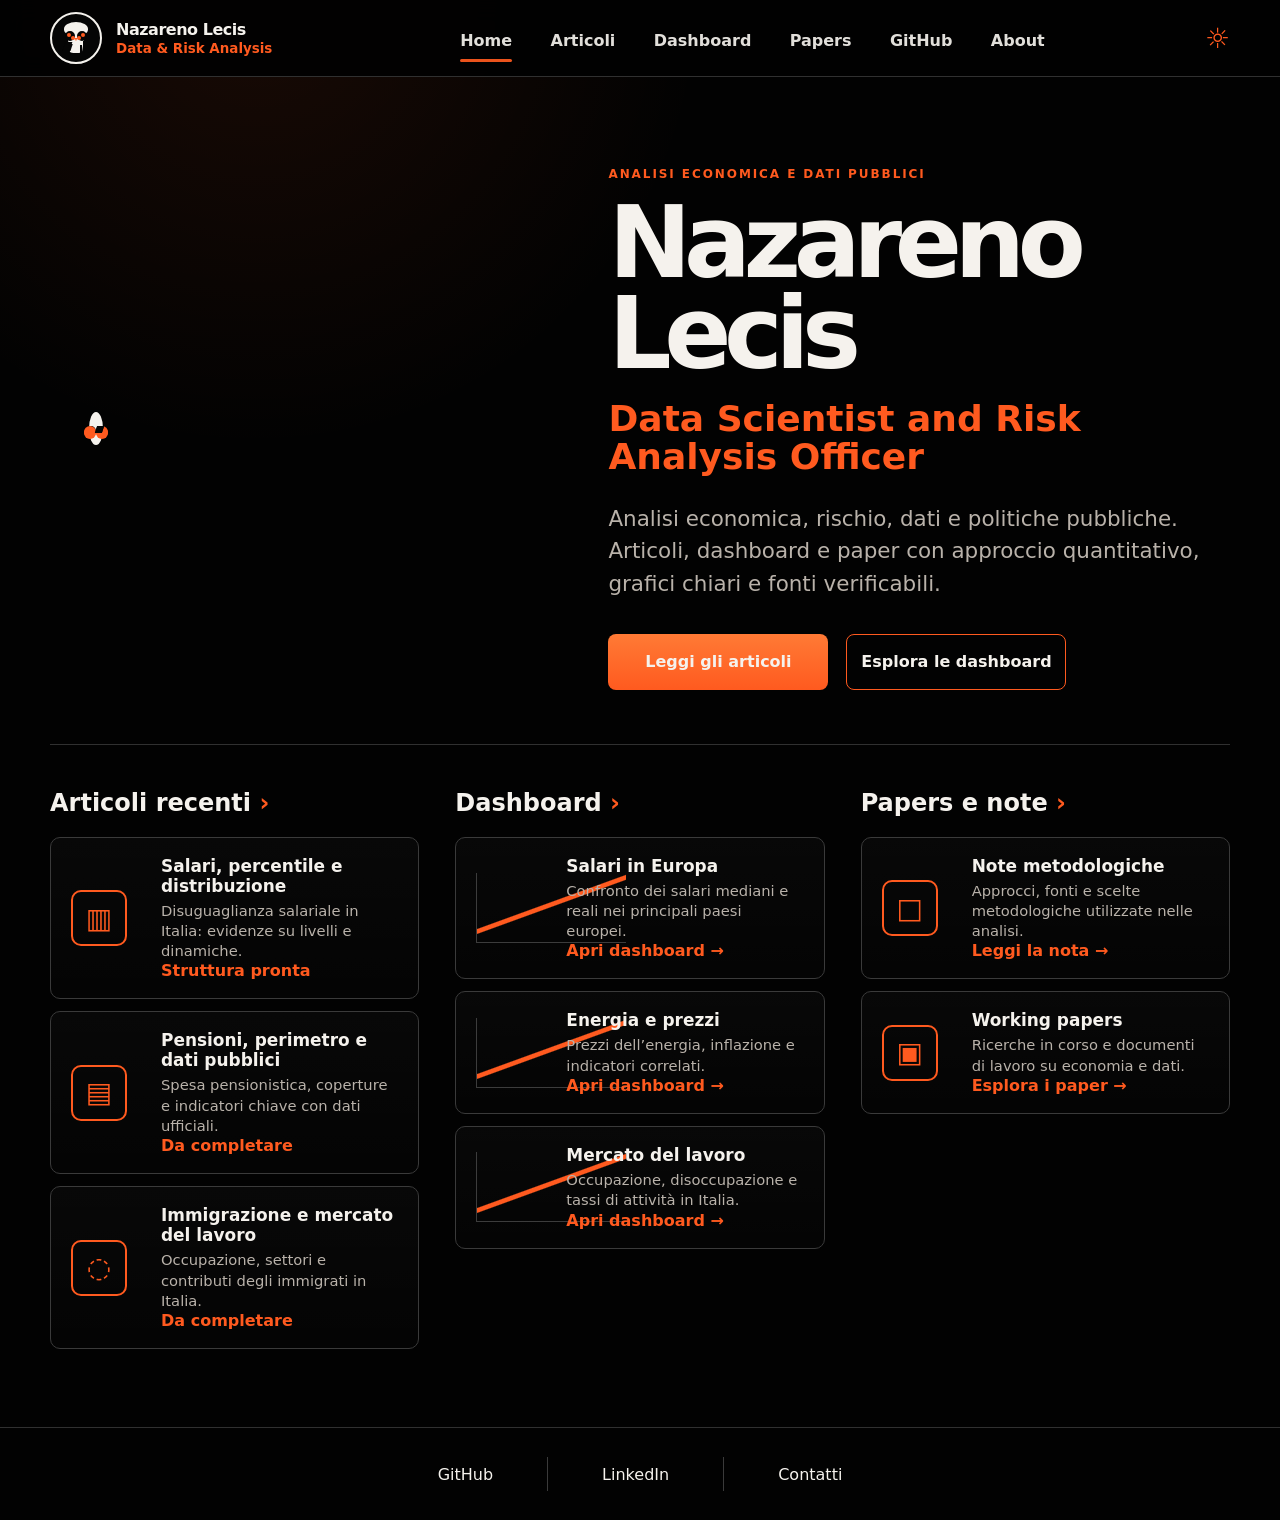
==== docs/index.html @ 4e7d3102 "Add website homepage" ====
<!doctype html><html lang="it"><head><meta charset="utf-8"><meta name="viewport" content="width=device-width, initial-scale=1"><title>Nazareno Lecis</title><link rel="stylesheet" href="assets/base.css"><link rel="stylesheet" href="assets/layout.css"><link rel="stylesheet" href="assets/components.css"></head><body><header class="site-header"><div class="wrap header-inner"><a class="brand" href="index.html"><span class="logo"><span class="eye l"></span><span class="eye r"></span><span class="node n1"></span><span class="node n2"></span><span class="node n3"></span><span class="node n4"></span><span class="beak"></span><span class="bar b1"></span><span class="bar b2"></span><span class="bar b3"></span><span class="chart-line"></span></span><span><span class="brand-name">Nazareno Lecis</span><span class="brand-tag">Data & Risk Analysis</span></span></a><nav class="nav"><a class="active" href="index.html">Home</a><a href="articoli/index.html">Articoli</a><a href="dashboard/index.html">Dashboard</a><a href="papers/index.html">Papers</a><a href="https://github.com/NazarenoLecis">GitHub</a><a href="about/index.html">About</a></nav><span class="sun">☼</span></div></header><main class="wrap"><section class="hero"><div class="hero-logo"><span class="logo large"><span class="eye l"></span><span class="eye r"></span><span class="node n1"></span><span class="node n2"></span><span class="node n3"></span><span class="node n4"></span><span class="beak"></span><span class="bar b1"></span><span class="bar b2"></span><span class="bar b3"></span><span class="chart-line"></span></span></div><div><div class="eyebrow">Analisi economica e dati pubblici</div><h1>Nazareno Lecis</h1><h2>Data Scientist and Risk Analysis Officer</h2><p class="lead">Analisi economica, rischio, dati e politiche pubbliche. Articoli, dashboard e paper con approccio quantitativo, grafici chiari e fonti verificabili.</p><div class="actions"><a class="button primary" href="articoli/index.html">Leggi gli articoli</a><a class="button" href="dashboard/index.html">Esplora le dashboard</a></div></div></section><section style="display:grid;grid-template-columns:repeat(3,1fr);gap:36px;padding:24px 0 42px"><div><h2>Articoli recenti <span class="orange">›</span></h2><a class="card" href="articoli/salari-percentile-distribuzione.html"><span class="icon">▥</span><span><h3>Salari, percentile e distribuzione</h3><p>Disuguaglianza salariale in Italia: evidenze su livelli e dinamiche.</p><span class="date">Struttura pronta</span></span></a><a class="card" href="articoli/index.html"><span class="icon">▤</span><span><h3>Pensioni, perimetro e dati pubblici</h3><p>Spesa pensionistica, coperture e indicatori chiave con dati ufficiali.</p><span class="date">Da completare</span></span></a><a class="card" href="articoli/index.html"><span class="icon">◌</span><span><h3>Immigrazione e mercato del lavoro</h3><p>Occupazione, settori e contributi degli immigrati in Italia.</p><span class="date">Da completare</span></span></a></div><div><h2>Dashboard <span class="orange">›</span></h2><a class="card spark-card" href="dashboard/salari-europa.html"><span class="spark"></span><span><h3>Salari in Europa</h3><p>Confronto dei salari mediani e reali nei principali paesi europei.</p><span class="date">Apri dashboard →</span></span></a><a class="card spark-card" href="dashboard/index.html"><span class="spark"></span><span><h3>Energia e prezzi</h3><p>Prezzi dell’energia, inflazione e indicatori correlati.</p><span class="date">Apri dashboard →</span></span></a><a class="card spark-card" href="dashboard/index.html"><span class="spark"></span><span><h3>Mercato del lavoro</h3><p>Occupazione, disoccupazione e tassi di attività in Italia.</p><span class="date">Apri dashboard →</span></span></a></div><div><h2>Papers e note <span class="orange">›</span></h2><a class="card" href="papers/index.html"><span class="icon">□</span><span><h3>Note metodologiche</h3><p>Approcci, fonti e scelte metodologiche utilizzate nelle analisi.</p><span class="date">Leggi la nota →</span></span></a><a class="card" href="papers/index.html"><span class="icon">▣</span><span><h3>Working papers</h3><p>Ricerche in corso e documenti di lavoro su economia e dati.</p><span class="date">Esplora i paper →</span></span></a></div></section></main><footer class="footer"><div class="wrap footer-inner"><a href="https://github.com/NazarenoLecis">GitHub</a><span class="sep"></span><a href="about/index.html">LinkedIn</a><span class="sep"></span><a href="about/index.html#contatti">Contatti</a></div></footer></body></html>
---- docs/assets/base.css ----
:root{--bg:#020202;--panel:#090909;--line:#303030;--text:#f5f2ed;--muted:#b9b2aa;--orange:#ff5a1f;--max:1180px}*{box-sizing:border-box}html{background:var(--bg);color:var(--text);font-family:system-ui,-apple-system,BlinkMacSystemFont,'Segoe UI',sans-serif}body{margin:0;background:radial-gradient(circle at 20% 0,rgba(255,90,31,.09),transparent 28rem),var(--bg);color:var(--text)}a{color:inherit;text-decoration:none}.wrap{width:min(var(--max),calc(100% - 40px));margin:auto}.orange{color:var(--orange)}
---- docs/assets/layout.css ----
.site-header{position:sticky;top:0;z-index:10;background:rgba(2,2,2,.92);backdrop-filter:blur(12px);border-bottom:1px solid var(--line)}.header-inner{min-height:76px;display:flex;align-items:center;justify-content:space-between;gap:28px}.brand{display:flex;align-items:center;gap:14px;min-width:250px}.brand-name{display:block;font-weight:800;letter-spacing:-.03em}.brand-tag{display:block;color:var(--orange);font-size:.84rem;font-weight:700;margin-top:2px}.nav{display:flex;gap:clamp(18px,3vw,44px);font-weight:650}.nav a{position:relative;padding:28px 0 24px;opacity:.92}.nav a.active:after,.nav a:hover:after{content:"";position:absolute;left:0;right:0;bottom:12px;height:3px;background:var(--orange);border-radius:99px}.sun{color:var(--orange);font-size:28px}.hero{display:grid;grid-template-columns:.86fr 1.14fr;gap:clamp(34px,7vw,96px);align-items:center;padding:clamp(44px,8vw,90px) 0 54px;border-bottom:1px solid var(--line)}.hero-logo{width:min(390px,86vw);margin:auto}.hero h1{margin:0;font-size:clamp(3.2rem,8vw,6.2rem);line-height:.92;letter-spacing:-.075em}.hero h2{margin:20px 0 0;color:var(--orange);font-size:clamp(1.45rem,3vw,2.25rem);line-height:1.08}.eyebrow{color:var(--orange);font-weight:800;text-transform:uppercase;letter-spacing:.16em;font-size:.75rem;margin-bottom:16px}.lead{margin:26px 0 0;color:var(--muted);font-size:clamp(1.08rem,2vw,1.34rem);line-height:1.5;max-width:760px}.actions{display:flex;flex-wrap:wrap;gap:18px;margin-top:34px}.footer{border-top:1px solid var(--line);margin-top:24px}.footer-inner{min-height:92px;display:flex;align-items:center;justify-content:center;gap:54px}.sep{height:34px;width:1px;background:#3a3a3a}
---- docs/assets/components.css ----
.logo{position:relative;width:52px;height:52px;border:2px solid #f5f2ed;border-radius:50%;background:#050505;flex:0 0 auto}.logo.large{width:min(390px,86vw);height:min(390px,86vw);border-width:7px}.logo:before{content:"";position:absolute;left:24%;right:24%;top:16%;height:29%;background:#f5f2ed;border-radius:50% 50% 44% 44%;box-shadow:-24px 8px 0 -8px #f5f2ed,24px 8px 0 -8px #f5f2ed}.logo.large:before{box-shadow:-98px 34px 0 -34px #f5f2ed,98px 34px 0 -34px #f5f2ed}.logo:after{content:"";position:absolute;left:31%;right:31%;top:39%;height:42%;background:#f5f2ed;border-radius:42% 42% 34% 34%;clip-path:polygon(0 0,100% 0,82% 100%,18% 100%)}.eye{position:absolute;top:36%;width:18%;height:18%;border:5px solid #050505;border-radius:50%;background:#f5f2ed;z-index:2}.eye.l{left:27%}.eye.r{right:27%}.node{position:absolute;width:4px;height:4px;border-radius:50%;background:var(--orange);z-index:3}.large .node{width:12px;height:12px}.n1{left:32%;top:40%}.n2{left:39%;top:45%}.n3{right:32%;top:40%}.n4{right:39%;top:45%}.beak{position:absolute;left:47%;top:49%;width:6%;height:8%;background:var(--orange);clip-path:polygon(50% 100%,0 0,100% 0);z-index:4}.bar{position:absolute;bottom:19%;width:4%;background:#050505;z-index:4}.b1{left:58%;height:16%}.b2{left:65%;height:25%}.b3{left:72%;height:34%}.chart-line{position:absolute;left:24%;bottom:24%;width:16%;height:18%;border-left:7px solid #050505;border-bottom:7px solid #050505;transform:skew(-18deg);z-index:4}.button{min-width:220px;min-height:56px;display:inline-flex;align-items:center;justify-content:center;gap:10px;border:1px solid var(--orange);border-radius:8px;font-weight:800}.button.primary{background:linear-gradient(180deg,#ff7a35,var(--orange));border:0}.card{display:grid;grid-template-columns:72px 1fr;gap:18px;align-items:center;min-height:112px;padding:18px 20px;margin-bottom:12px;border:1px solid #3a3a3a;border-radius:10px;background:linear-gradient(180deg,rgba(255,255,255,.025),rgba(255,255,255,.006))}.card:hover{border-color:rgba(255,90,31,.75)}.card h3{margin:0;font-size:1.06rem}.card p{margin:5px 0 0;color:var(--muted);line-height:1.38;font-size:.92rem}.date,.card a{color:var(--orange);font-weight:750}.icon{width:56px;height:56px;border:2px solid var(--orange);border-radius:10px;display:grid;place-items:center;color:var(--orange);font-size:28px;font-weight:800}.spark{width:150px;height:70px;border-left:1px solid #3c3c3c;border-bottom:1px solid #3c3c3c;background:linear-gradient(160deg,transparent 45%,var(--orange) 46%,var(--orange) 49%,transparent 50%)}
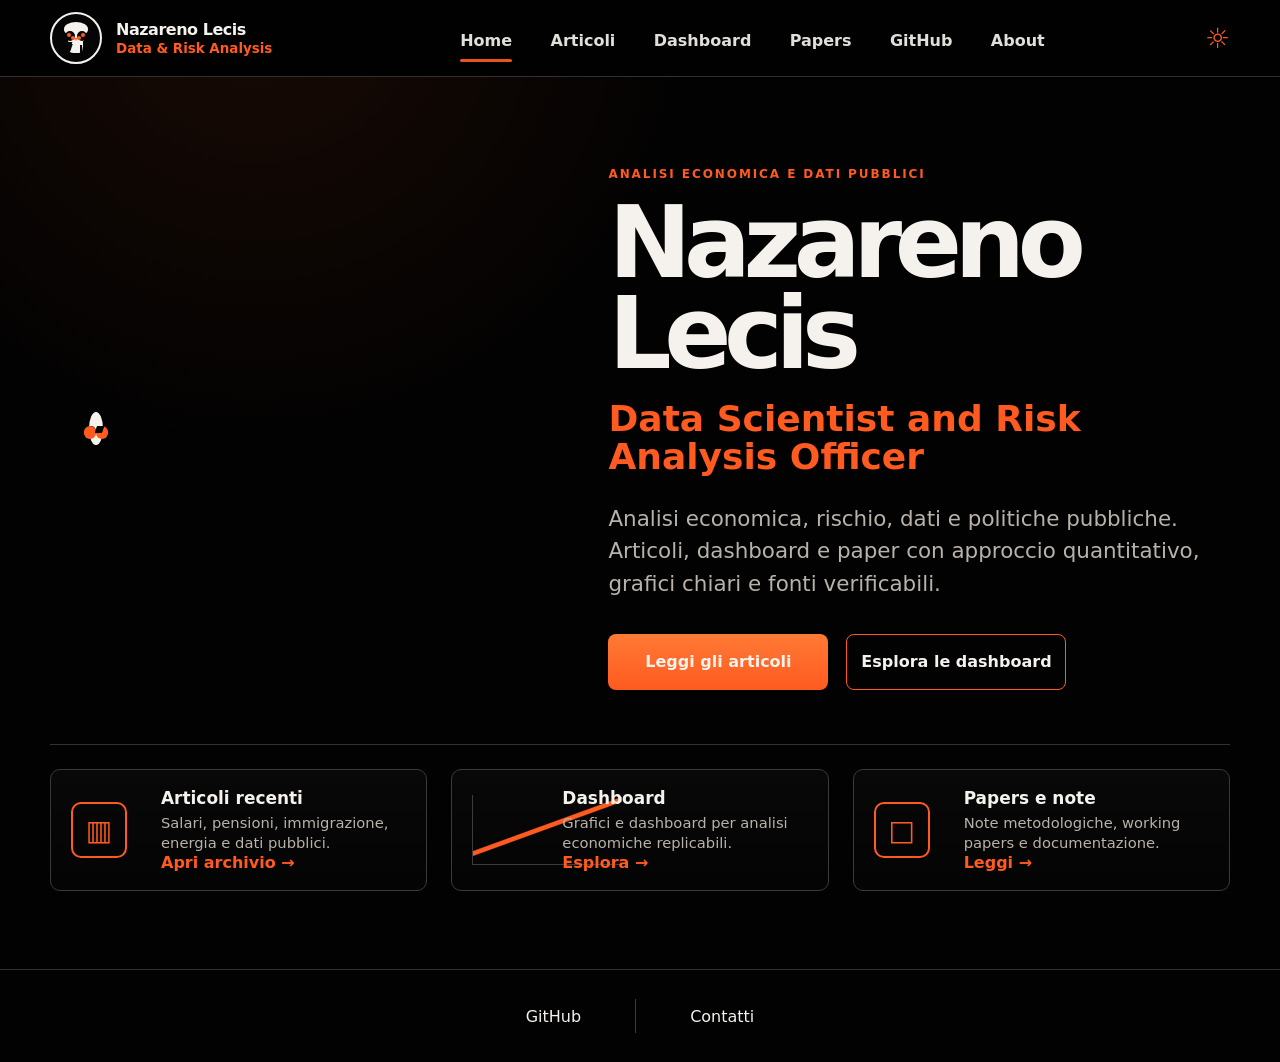
==== commit 5e51ed09: "Simplify homepage and fix links" ====
--- a/docs/index.html
+++ b/docs/index.html
@@ -1 +1 @@
-<!doctype html><html lang="it"><head><meta charset="utf-8"><meta name="viewport" content="width=device-width, initial-scale=1"><title>Nazareno Lecis</title><link rel="stylesheet" href="assets/base.css"><link rel="stylesheet" href="assets/layout.css"><link rel="stylesheet" href="assets/components.css"></head><body><header class="site-header"><div class="wrap header-inner"><a class="brand" href="index.html"><span class="logo"><span class="eye l"></span><span class="eye r"></span><span class="node n1"></span><span class="node n2"></span><span class="node n3"></span><span class="node n4"></span><span class="beak"></span><span class="bar b1"></span><span class="bar b2"></span><span class="bar b3"></span><span class="chart-line"></span></span><span><span class="brand-name">Nazareno Lecis</span><span class="brand-tag">Data & Risk Analysis</span></span></a><nav class="nav"><a class="active" href="index.html">Home</a><a href="articoli/index.html">Articoli</a><a href="dashboard/index.html">Dashboard</a><a href="papers/index.html">Papers</a><a href="https://github.com/NazarenoLecis">GitHub</a><a href="about/index.html">About</a></nav><span class="sun">☼</span></div></header><main class="wrap"><section class="hero"><div class="hero-logo"><span class="logo large"><span class="eye l"></span><span class="eye r"></span><span class="node n1"></span><span class="node n2"></span><span class="node n3"></span><span class="node n4"></span><span class="beak"></span><span class="bar b1"></span><span class="bar b2"></span><span class="bar b3"></span><span class="chart-line"></span></span></div><div><div class="eyebrow">Analisi economica e dati pubblici</div><h1>Nazareno Lecis</h1><h2>Data Scientist and Risk Analysis Officer</h2><p class="lead">Analisi economica, rischio, dati e politiche pubbliche. Articoli, dashboard e paper con approccio quantitativo, grafici chiari e fonti verificabili.</p><div class="actions"><a class="button primary" href="articoli/index.html">Leggi gli articoli</a><a class="button" href="dashboard/index.html">Esplora le dashboard</a></div></div></section><section style="display:grid;grid-template-columns:repeat(3,1fr);gap:36px;padding:24px 0 42px"><div><h2>Articoli recenti <span class="orange">›</span></h2><a class="card" href="articoli/salari-percentile-distribuzione.html"><span class="icon">▥</span><span><h3>Salari, percentile e distribuzione</h3><p>Disuguaglianza salariale in Italia: evidenze su livelli e dinamiche.</p><span class="date">Struttura pronta</span></span></a><a class="card" href="articoli/index.html"><span class="icon">▤</span><span><h3>Pensioni, perimetro e dati pubblici</h3><p>Spesa pensionistica, coperture e indicatori chiave con dati ufficiali.</p><span class="date">Da completare</span></span></a><a class="card" href="articoli/index.html"><span class="icon">◌</span><span><h3>Immigrazione e mercato del lavoro</h3><p>Occupazione, settori e contributi degli immigrati in Italia.</p><span class="date">Da completare</span></span></a></div><div><h2>Dashboard <span class="orange">›</span></h2><a class="card spark-card" href="dashboard/salari-europa.html"><span class="spark"></span><span><h3>Salari in Europa</h3><p>Confronto dei salari mediani e reali nei principali paesi europei.</p><span class="date">Apri dashboard →</span></span></a><a class="card spark-card" href="dashboard/index.html"><span class="spark"></span><span><h3>Energia e prezzi</h3><p>Prezzi dell’energia, inflazione e indicatori correlati.</p><span class="date">Apri dashboard →</span></span></a><a class="card spark-card" href="dashboard/index.html"><span class="spark"></span><span><h3>Mercato del lavoro</h3><p>Occupazione, disoccupazione e tassi di attività in Italia.</p><span class="date">Apri dashboard →</span></span></a></div><div><h2>Papers e note <span class="orange">›</span></h2><a class="card" href="papers/index.html"><span class="icon">□</span><span><h3>Note metodologiche</h3><p>Approcci, fonti e scelte metodologiche utilizzate nelle analisi.</p><span class="date">Leggi la nota →</span></span></a><a class="card" href="papers/index.html"><span class="icon">▣</span><span><h3>Working papers</h3><p>Ricerche in corso e documenti di lavoro su economia e dati.</p><span class="date">Esplora i paper →</span></span></a></div></section></main><footer class="footer"><div class="wrap footer-inner"><a href="https://github.com/NazarenoLecis">GitHub</a><span class="sep"></span><a href="about/index.html">LinkedIn</a><span class="sep"></span><a href="about/index.html#contatti">Contatti</a></div></footer></body></html>+<!doctype html><html lang="it"><head><meta charset="utf-8"><meta name="viewport" content="width=device-width,initial-scale=1"><title>Nazareno Lecis</title><link rel="stylesheet" href="assets/base.css"><link rel="stylesheet" href="assets/layout.css"><link rel="stylesheet" href="assets/components.css"></head><body><header class="site-header"><div class="wrap header-inner"><a class="brand" href="index.html"><span class="logo"><span class="eye l"></span><span class="eye r"></span><span class="node n1"></span><span class="node n2"></span><span class="node n3"></span><span class="node n4"></span><span class="beak"></span><span class="bar b1"></span><span class="bar b2"></span><span class="bar b3"></span><span class="chart-line"></span></span><span><span class="brand-name">Nazareno Lecis</span><span class="brand-tag">Data & Risk Analysis</span></span></a><nav class="nav"><a class="active" href="index.html">Home</a><a href="articoli/index.html">Articoli</a><a href="dashboards/index.html">Dashboard</a><a href="papers/index.html">Papers</a><a href="https://github.com/NazarenoLecis">GitHub</a><a href="about/index.html">About</a></nav><span class="sun">☼</span></div></header><main class="wrap"><section class="hero"><div class="hero-logo"><span class="logo large"><span class="eye l"></span><span class="eye r"></span><span class="node n1"></span><span class="node n2"></span><span class="node n3"></span><span class="node n4"></span><span class="beak"></span><span class="bar b1"></span><span class="bar b2"></span><span class="bar b3"></span><span class="chart-line"></span></span></div><div><div class="eyebrow">Analisi economica e dati pubblici</div><h1>Nazareno Lecis</h1><h2>Data Scientist and Risk Analysis Officer</h2><p class="lead">Analisi economica, rischio, dati e politiche pubbliche. Articoli, dashboard e paper con approccio quantitativo, grafici chiari e fonti verificabili.</p><div class="actions"><a class="button primary" href="articoli/index.html">Leggi gli articoli</a><a class="button" href="dashboards/index.html">Esplora le dashboard</a></div></div></section><section style="display:grid;grid-template-columns:repeat(3,1fr);gap:24px;padding:24px 0 42px"><a class="card" href="articoli/index.html"><span class="icon">▥</span><span><h3>Articoli recenti</h3><p>Salari, pensioni, immigrazione, energia e dati pubblici.</p><span class="date">Apri archivio →</span></span></a><a class="card" href="dashboards/index.html"><span class="spark"></span><span><h3>Dashboard</h3><p>Grafici e dashboard per analisi economiche replicabili.</p><span class="date">Esplora →</span></span></a><a class="card" href="papers/index.html"><span class="icon">□</span><span><h3>Papers e note</h3><p>Note metodologiche, working papers e documentazione.</p><span class="date">Leggi →</span></span></a></section></main><footer class="footer"><div class="wrap footer-inner"><a href="https://github.com/NazarenoLecis">GitHub</a><span class="sep"></span><a href="about/index.html#contatti">Contatti</a></div></footer></body></html>
